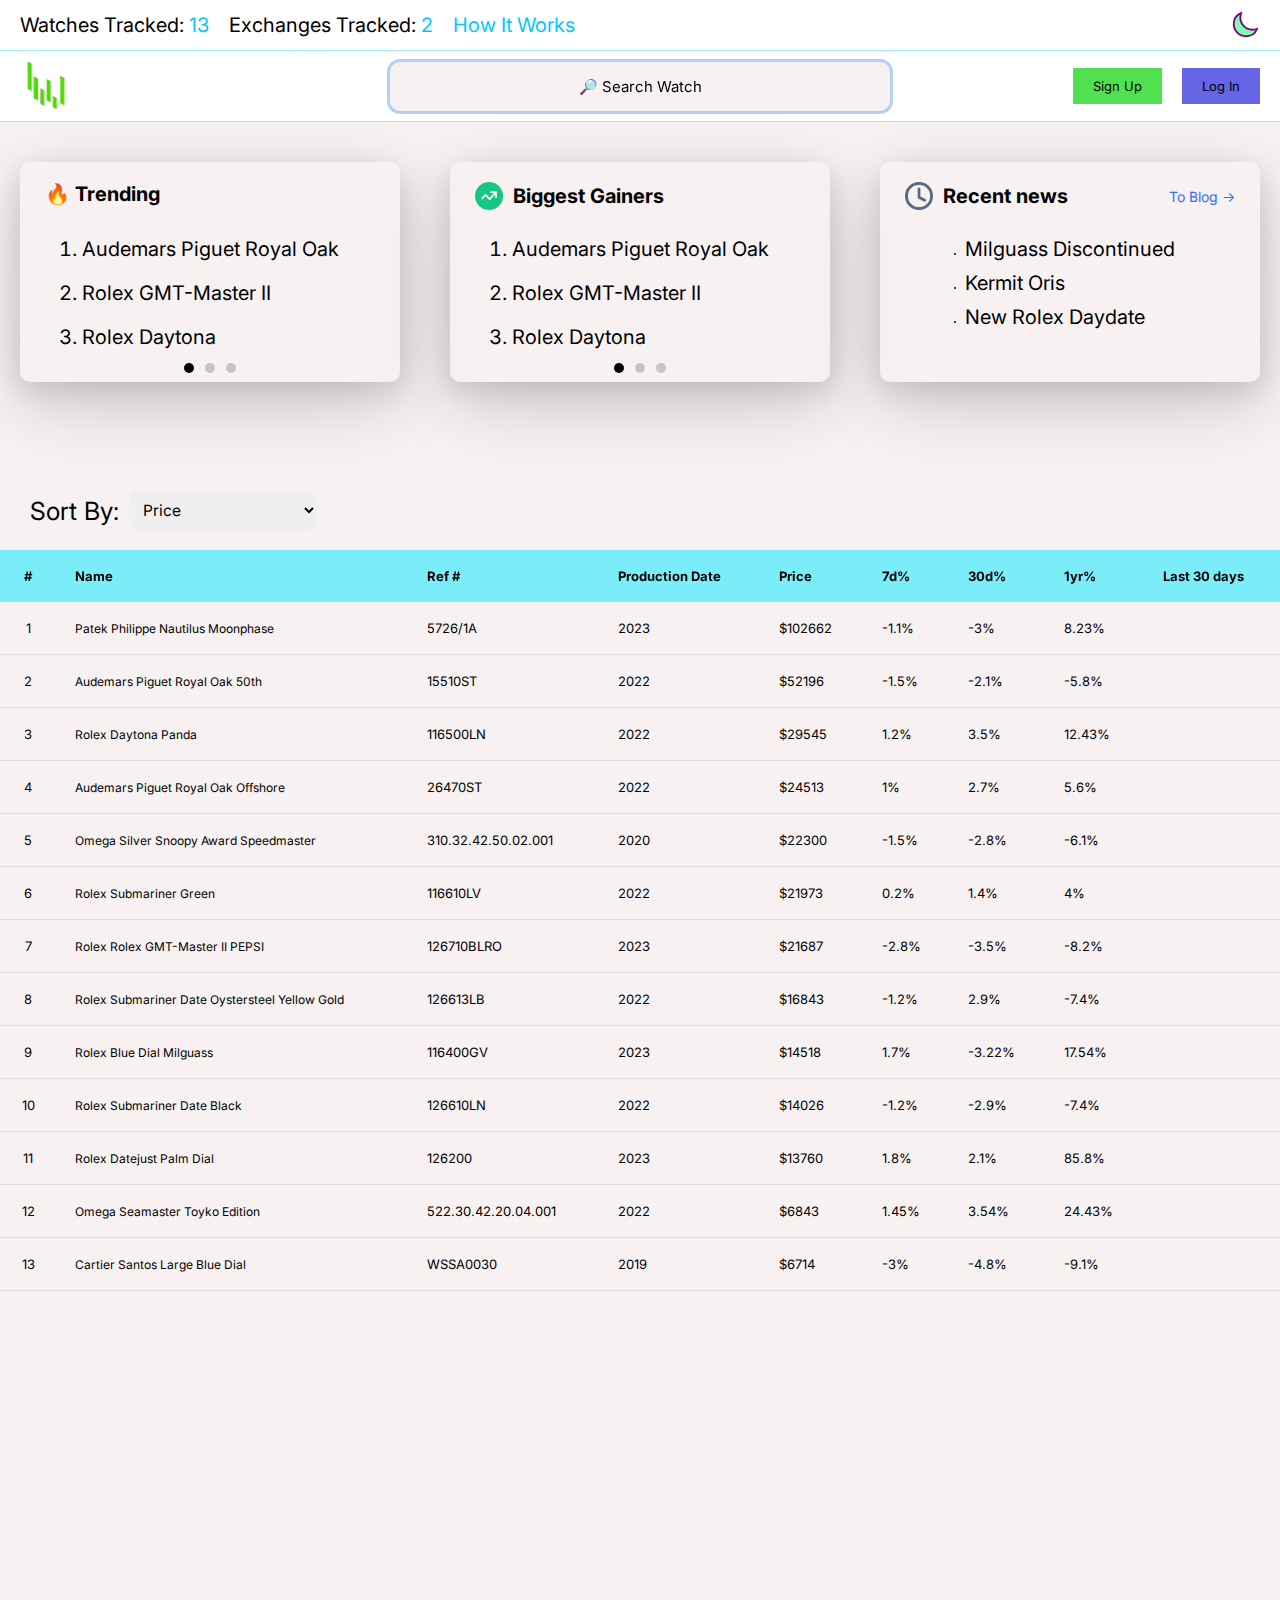
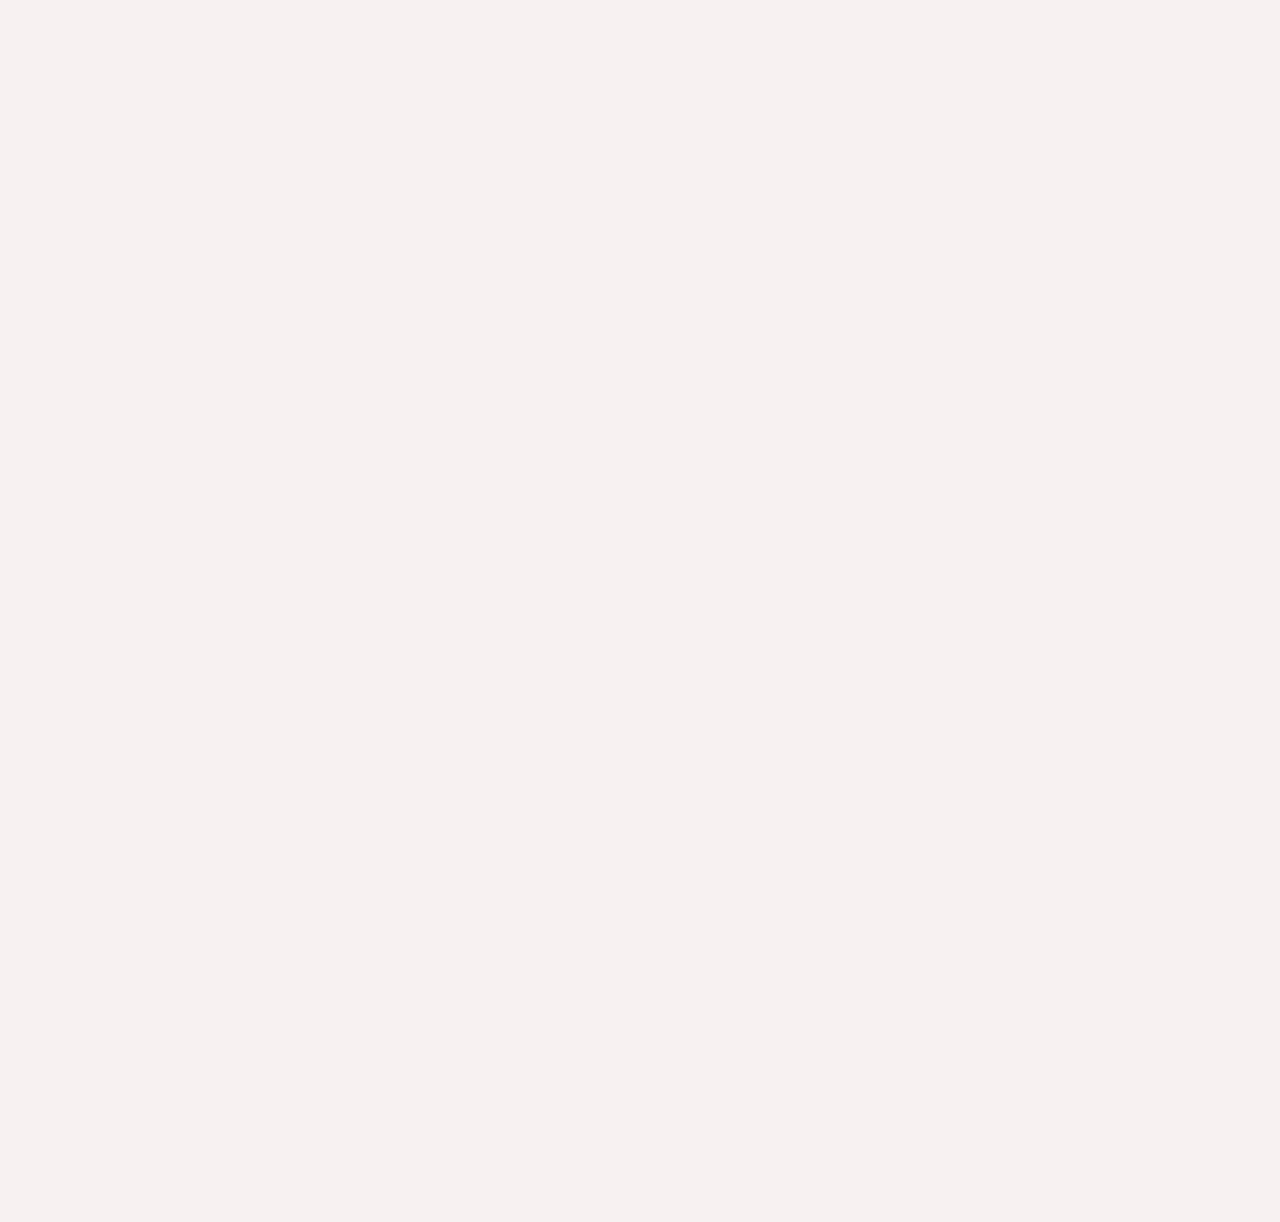
==== index.html @ fac27176 "Add files via upload" ====
<!DOCTYPE html>
<html lang="en">
  <!--
    *********************************
    Made by Joshua Poon :p
    All source code can be found on
    https://github.com/JoshuaPoon1/Watchfolio.app

    *********************************
  -->
  <head>
    <meta charset="UTF-8" />
    <meta http-equiv="X-UA-Compatible" content="IE=edge" />
    <meta name="viewport" content="width=device-width, initial-scale=1.0" />
    <style>
      @import url("https://fonts.googleapis.com/css2?family=Inter:wght@300;500;800&display=swap");
    </style>
    <link rel="icon" href="./watchfolio-project/images/Wlogo.png" />
    <link rel="stylesheet" href="./watchfolio-project/styles/styles.css" />
    <link rel="stylesheet" href="./watchfolio-project/styles/additionalStyles.css" />
    <link rel="stylesheet" href="./watchfolio-project/styles/media.css" />
    <script type="module" src="./watchfolio-project/watches.js" defer></script>
    <script type="module" src="./watchfolio-project/app.js" defer></script>
    <script type="module" src="./watchfolio-project/script.js" defer></script>
    <script src="https://d3js.org/d3.v4.js"></script>
    <script type="module" src="./watchfolio-project/LPgraph.js" defer></script>


    <title>Watchfolio</title>
  </head>
  <body>
    <div class="header-wrapper">
      <header class="header">
        <div class="header-info">
          <div class="header-text">
            Watches Tracked: <a href="#" class="wf-link wt">13</a>
          </div>
          <div class="header-text">
            Exchanges Tracked: <a href="#" class="wf-link et">2</a>
          </div>
          <div class="header-text">
           <a href="how.html" class="wf-link">How It Works</a>
          </div>
          
        </div>

        <div class="flex">
        <svg
          xmlns="http://www.w3.org/2000/svg"
          fill="none"
          viewBox="0 0 24 24"
          stroke-width="1.5"
          stroke="currentColor"
          class="moon-svg"
        >
          <path
            stroke-linecap="round"
            stroke-linejoin="round"
            d="M21.752 15.002A9.718 9.718 0 0118 15.75c-5.385 0-9.75-4.365-9.75-9.75 0-1.33.266-2.597.748-3.752A9.753 9.753 0 003 11.25C3 16.635 7.365 21 12.75 21a9.753 9.753 0 009.002-5.998z"
          />
        </svg>
       </div>
      </header>
    </div>
    <div class="header-wrapper">
      <header class="header height-7rem">
        <img src="./watchfolio-project/images/Wlogo.png" class="logo" />
      
      <form class="search-form">
        <input
          type="text"
          placeholder="&#x1F50E; Search Watch"
          class="search-bar"
        >
        <ul class="autosuggestion-list">
          <!--
          <li class="list">html</li>
          -->
        </ul>
      </form>
      
        <div class="buttons">
          <button class="btn sign-up">Sign Up</button>
          <button class="btn log-in">Log In</button>
        </div>
      </header>
    </div>
    <section>
      <div class="grid">
        <div class="parent-slider trending">
          <div class="title-style">
            <h1 class="slider-title">🔥 Trending</h1>
            <a href="#" class="more"> <!--More &rarr;--></a>
          </div>
          <div class="slider trending" style="transform: translateX(0%)">
            <ol>
              <li>Audemars Piguet Royal Oak</li>
              <li>Rolex GMT-Master II</li>
              <li>Rolex Daytona</li>
            </ol>
          </div>
          <div class="slider trending" style="transform: translateX(100%)">
            <ol start="4">
              <li>Rolex Submariner</li>
              <li>Omega Seamaster</li>
              <li>TAG Heuer Carrera</li>
            </ol>
          </div>
          <div class="slider trending" style="transform: translateX(200%)">
            <ol start="7">
              <li>Omega Speedmaster</li>
              <li>Rolex Datejust</li>
              <li>Breitling Navitimer</li>
            </ol>
          </div>

          <div class="dots">
            <div class="dot active trending" data-slide="0"></div>
            <div class="dot trending" data-slide="1"></div>
            <div class="dot trending" data-slide="2"></div>
          </div>
        </div>
        <div class="parent-slider">
          <div class="title-style">
            <div class="center-text">
              <img src="./watchfolio-project/images/GainnerIcon.png" class="icon" />
              <h1 class="slider-title">Biggest Gainers</h1>
            </div>
            <a href="#" class="more"> <!-- More &rarr;--></a>
          </div>

          <div class="slider gainers" style="transform: translateX(0%)">
            <ol>
              <li>Audemars Piguet Royal Oak</li>
              <li>Rolex GMT-Master II</li>
              <li>Rolex Daytona</li>
            </ol>
          </div>
          <div class="slider gainers" style="transform: translateX(100%)">
            <ol start="4">
              <li>Rolex Submariner</li>
              <li>Omega Seamaster</li>
              <li>TAG Heuer Carrera</li>
            </ol>
          </div>
          <div class="slider gainers" style="transform: translateX(200%)">
            <ol start="7">
              <li>Omega Speedmaster</li>
              <li>Rolex Datejust</li>
              <li>Breitling Navitimer</li>
            </ol>
          </div>
          <div class="dots">
            <div class="dot gainer active" data-slide="0"></div>
            <div class="dot gainer" data-slide="1"></div>
            <div class="dot gainer" data-slide="2"></div>
          </div>
        </div>
        <div class="parent-slider">
          <div class="title-style">
            <div class="center-text">
              <img src="./watchfolio-project/images/AddIcon.png" class="icon" />
              <h1 class="slider-title">Recent news</h1>
            </div>
            <a href="#" class="more"> To Blog &rarr;</a>
          </div>
          <div class="slider recents" style="transform: translateX(0%)">
            <ul class= "news">
              <li class= "news"><a href = "https://www.hodinkee.com/articles/the-rolex-milgauss-is-now-discontinued" target="_blank" class="news-link">Milguass Discontinued</a></li>
              <li class="news"><a href = "https://www.oris.ch/en/kermit" target = "_blank" class="news-link">Kermit Oris</a></li>
              <li class="news"><a href="https://www.hodinkee.com/articles/rolex-day-dates-with-stone-dials-inspirational-words-and-emojis" target="_blank" class="news-link">New Rolex Daydate</a></li>
            </ul>
          </div>
        </div>
      </div>
      <div class="filters">
        <p class="sort">Sort By:</p>
        <form>
          <select class="select-filter">
            <option value="price">Price</option>
            <option value="biggestGainers">Biggest Gainers (yr)</option>
            <option value="biggestLosers">Biggest Losers</option>
            <option value="rolex">Brand: Rolex</option>
            <option value="omega">Brand: Omega</option>
          </select>
        </form>
      </div>
      <table>
        <thead>
          <tr>
            <th>#</th>
            <th>Name</th>
            <th>Ref #</th>
            <th>Production Date</th>
            <th>Price</th>
            <th>7d%</th>
            <th>30d%</th>
            <th>1yr%</th>
            <th>Last 30 days</th>
          </tr>
        </thead>
        <tbody>
          <!--====== HTML INJECTION======
          <tr>
            <td>1</td>
            <td>Product A</td>
            <td>2022-03-15</td>
            <td>$10.99</td>
            <td>+3%</td>
            <td>+10%</td>
            <td>+50%</td>
            <td>$300</td>
          </tr>-->
        </tbody>
      </table>

    </section>


    <div class="overlay-blur hidden"></div>
    <div class="watches-tracked module hidden">
      <h1>Watchfolio tracks 5 brands and 22 models as of now.</h1>
      <p>
        Those include
        <ul>
          <li>Rolex</li>
          <li>Patek Philippe</li>
          <li>AP</li>
          <li>Omega</li>
          <li>Cartier</li>
        </ul> 
      </p>
      <i>We plan to add more models on a bi-daily basis.</i>
    </div>
    <div class="exh-tracked hidden module">
      <h1>We track 2 exchanges as of now.</h1>
      <p>
        Those include <a href="https://www.chrono24.com/" target="_blank">chrono24</a>
         and <a href="https://www.ebay.com" target="_blank">eBay</a>
      </p>
      <i>We are working hard to add more exchange support.</i>
    </div>

    </div>
    <div class="welcome module hidden">
      <h1>Welcome</h1>
      <p>Join the 1000+ others who are having a leg up in the watch market.</p>
      <form class= "form-grid">
        <!--grid four ways-->
        <div>
        <label for="email">Email</label>
        <input id = "email" type="email" placeholder="me@example.com" required>
        </div>
        <div>
          <label for="pass">Password</label>
          <input id = "pass" type="password" required>
        </div>
        <div>
          <label for="pass">Confirm Password</label>
          <input id = "pass" type="password" required>
        </div>
        <button>Submit</button>
      </form>
    </div>

    <div class="module login hidden">
      <h1>Welcome Back</h1>
      <form class= "form-grid">
        <div>
          <label for="email">Email</label>
          <input id="email" type="email" placeholder="me@example.com" required>
        </div>
        <div>
          <label for="pass">Password</label>
          <input id = "pass" type="password" required>
        </div>
        <div>
          <button>Submit</button>
      </form>




    </div>

  </body>
</html>
---- watchfolio-project/styles/styles.css ----
* {
  margin: 0;
  padding: 0;
  box-sizing: border-box;
  font-size: 62.5%;
  font-family: "Inter", sans-serif;
  color: black;
}

body {
  overflow-y: scroll;
}

.header-wrapper {
  position: relative;
  width: 100%;
  border-bottom: 1px solid rgba(51, 212, 233, 0.452);
}

.header {
  position: relative;
  margin: 0 auto;

  height: 5rem;
  max-width: 140rem;

  display: flex;
  align-items: center;
  justify-content: space-between;

  padding: 0rem 2rem;
}

.header-info {
  display: flex;
  gap: 2rem;
}

.moon-svg {
  width: 3rem;
  stroke: purple;
  fill: rgb(127, 255, 170);
  cursor: pointer;
}

.header-text {
  font-size: 2rem;
}
.wf-link {
  text-decoration: none;
  color: rgb(0, 200, 255);
  font-size: 2rem;
}

.height-7rem {
  height: 7rem;
}

.logo {
  position: relative;
  width: 5.7rem;
}
.search-form {
  position: absolute;
  left: 50%;
  transform: translateX(-50%);
  width: 50rem;
  z-index: 2;
}

.search-bar {
  border: none;
  border-radius: 10px;
  width: 100%;
  padding: 1.5rem 1.5rem;
  font-size: 1.5rem;
  background-color: rgb(247, 241, 241);
  box-shadow: rgba(3, 102, 214, 0.3) 0px 0px 0px 3px;
  animation: shadowAnimation 1.5s linear infinite;
}
.search-bar:focus {
  outline: none;
}

.search-bar::placeholder {
  color: black;
  font-size: 1.5rem;
  text-align: center;
}
.autosuggestion-list {
  position: absolute;
  width: 100%;
}
.list {
  text-align: center;
  padding: 5px 10px;
  list-style: none;
  font-size: 1.5rem !important;
  background-color: white;
  cursor: pointer;
}
.list:hover {
  background-color: rgb(237, 231, 231);
}
.list b{
  font-size: 1.5rem !important;

}

.buttons {
  display: flex;
  gap: 2rem;
}
.btn {
  border: none;
  cursor: pointer;
  padding: 1rem 2rem;
  font-size: 1.3rem;
  transition: all 0.3s ease;
}
.sign-up {
  background-color: rgb(80, 224, 80);
}
.sign-up:hover {
  background-color: rgb(0, 0, 0);
  color: rgb(80, 224, 80);
}
.log-in {
  background-color: rgb(101, 101, 229);
}
.log-in:hover {
  background-color: rgb(0, 0, 0);
  color: rgb(101, 101, 229);
}

section {
  position: relative;
  height: 300vh;
  background-color: rgb(247, 241, 241);
  z-index: 1;
}

.grid {
  position: relative;
  max-width: 140rem;
  height: 30rem;
  display: grid;
  grid-template-columns: 1fr 1fr 1fr;
  margin: 0 auto 5rem auto;
  column-gap: 5rem;
  background-color: inherit;
  padding: 4rem 2rem;
}

.parent-slider {
  position: relative;
  height: 100%;
  width: 100%;
  border-radius: 1rem;
  box-shadow: rgba(17, 17, 26, 0.1) 0px 8px 24px,
    rgba(17, 17, 26, 0.1) 0px 16px 56px, rgba(17, 17, 26, 0.1) 0px 24px 80px;
  overflow: hidden;
}

.slider {
  position: absolute;
  bottom: 0;
  height: 75%;
  width: 100%;
  border-radius: inherit;
  padding: 2rem;

  display: flex;
  justify-content: center;
  transition: all 1s ease;
}

.dots {
  position: absolute;
  bottom: 4%;
  left: 50%;
  transform: translateX(-50%);
  display: flex;
  gap: 1.1rem;
}
.dot {
  width: 1rem;
  height: 1rem;
  border-radius: 50%;
  background-color: rgba(128, 128, 128, 0.397);
  cursor: pointer;
}
.active {
  background-color: black;
}
.slider-title {
  font-size: 2rem;
}

.icon {
  width: 2.8rem;
}

.center-text {
  display: flex;
  align-items: center;
  gap: 1rem;
}

.title-style {
  max-width: 35rem;

  margin: 1rem auto 0 auto;
  padding: 1rem;
  display: flex;
  justify-content: space-between;
  align-items: center;
}

.margin-bottom-2rem {
  margin-bottom: 2rem;
}

.more {
  color: rgb(53, 109, 239);
  text-decoration: none;
  font-size: 1.4rem;
}

ol li {
  font-size: 2rem;
  margin-bottom: 2rem;
}
.list {
  color: black !important;
}
.news-link {
  font-size: 2rem;
  color: rgb(0, 0, 0);
  text-decoration: none;
}
.news {
  margin-bottom: 1rem !important;
}

li:last-child {
  margin-bottom: 0rem;
}

.filters {
  max-width: 140rem;
  height: 7.77rem;
  /*background-color: bisque;*/
  margin: 0 auto;
  font-size: 4rem;
  padding: 0 3rem;

  display: flex;
  align-items: center;
  gap: 1rem;
}

.select-filter {
  border: none;
  padding: 1rem;
  border-radius: 1rem;
}
.select-filter:focus {
  outline: none;
  box-shadow: rgba(3, 102, 214, 0.3) 0px 0px 0px 3px;
}

table {
  max-width: 1400px;
  width: 100%;

  margin: 0 auto;
  border-collapse: collapse;
  border-spacing: none;
}
th {
  position: sticky;
  top: 0;
  text-align: left;
  font-weight: bold;
  padding: 18px;
  background-color: rgba(0, 234, 255, 0.5);
  backdrop-filter: blur(5px);
  font-size: 1.3rem;
  z-index: 10;
}
td {
  padding: 18px;
  border-bottom: 1px solid #ddd;
  text-align: left;
  font-size: 1.3rem;
}
td:first-child,
th:first-child {
  text-align: center;
}
/*
td:nth-child(n + 4),
th:nth-child(n + 4) {
  text-align: right;
}*/

.col.info p:nth-child(1) {
  position: absolute;
}
.col.info p:nth-child(2) {
  position: absolute;
  left: 2rem;
}
.col.info p:nth-child(3) {
  position: absolute;
  left: 30rem;
}
.col.info p:nth-child(4) {
  position: absolute;
  left: 61rem;
}
.col.info p:nth-child(5) {
  position: absolute;
  left: 76rem;
}
.col.info p:nth-child(6) {
  position: absolute;
  left: 83rem;
}
.col.info p:nth-child(7) {
  position: absolute;
  left: 92rem;
}

.hidden {
  display: none;
}

.overlay-blur {
  position: fixed;
  top: 0;
  left: 0;
  width: 100%;
  height: 100%;
  backdrop-filter: blur(5px);
  z-index: 5;
}
.module {
  position: fixed;
  left: 50%;
  top: 50%;
  transform: translate(-50%, -50%);
  width: 50rem;
  height: 40rem;
  box-shadow: 0 3rem 5rem #00000053;

  padding: 5rem;
  z-index: 10;
  background-color: aliceblue;
}

.login{
  background-image: linear-gradient(to bottom left,rgb(211, 211, 249),white);
  width: 60rem;
  height: 40rem;
}


.module h1 {
  font-size: 3rem;
  margin-bottom: 2rem;
}
.module p {
  font-size: 2rem;
  margin-bottom: 2rem;
}
.module ul {
  font-size: 2.3rem;
  margin-bottom: 2rem;
  margin-left: 2rem;
}
.module i {
  font-size: 1.5rem;
}
.module a {
  font-size: 2rem;
  color: blue;
}

.module.welcome {
  width: 80rem;
  height: 50rem;
  border-radius: 1rem;
  background-color: rgb(14, 9, 115);
  border: 3px solid aqua;
  text-align: center;
}


.module.welcome h1 {
  font-size: 5rem;
  color: white;
}

.module.welcome p {
  font-size: 1.2rem;
  color: white;
}

.form-grid{
  text-align:left;
  display:grid;
  grid-template-columns: 1fr 1fr;
  gap: 2rem;
  color:white;
  margin-top: 7rem;
}

.form-grid input{
  padding: 1rem 2rem;
  font-size: 1.7rem;
  width:100%
}
.form-grid div label{
  display:block;
  font-size: 2rem;
  color:white;
  margin-bottom: 1rem;
}
.form-grid button{
  height:70%;
  font-size: 1.7rem;
  align-self: flex-end;
  cursor:pointer;
}
.form-grid button:hover{
  background-color: aquamarine;
}

.d3_miniGraph{

  position:absolute;
  height:100%;
  width:100%;
  top:0;
  text-align:center;
  z-index: -1;


}

.padding_zero{
  position:relative;
  padding:0
  

}

.author{
  font-size:0.8rem;

}
.flex{
  display:flex;
  gap:2rem;
}




.redirect{
  cursor:pointer;
  font-size: 1.2rem;
  text-decoration: none;
}

.redirect:hover{
  text-decoration:underline;
}
---- watchfolio-project/styles/additionalStyles.css ----
.background-color-black {
  background-color: rgb(55, 2, 46);
}
.color-white {
  color: white;
}
.color-grey
{
  color:grey;
}.color-green {
  color: rgb(120, 223, 120);
}
.bkgrnd-prpl {
  background-color: rgb(92, 44, 168);
}
.guide.borders-top-bot {
  border-top: 1px solid rgba(255, 255, 255, 0.345);
  border-bottom: 1px solid rgba(255, 255, 255, 0.345);
}
---- watchfolio-project/styles/media.css ----
@media (max-width: 1100px) {
    .grid {
      grid-template-columns: 1fr 1fr;
    }
    .trending {
      display:none;
    }
    .welcome.module{
      width: 60rem;
      height: 40rem;
    }
    .module.welcome h1 {
      margin-left: 50%;
      transform: translateX(-50%);
      font-size: 3rem;
      color: white;
    }
    .form-grid{

      margin-top: 4rem;
    }
  }
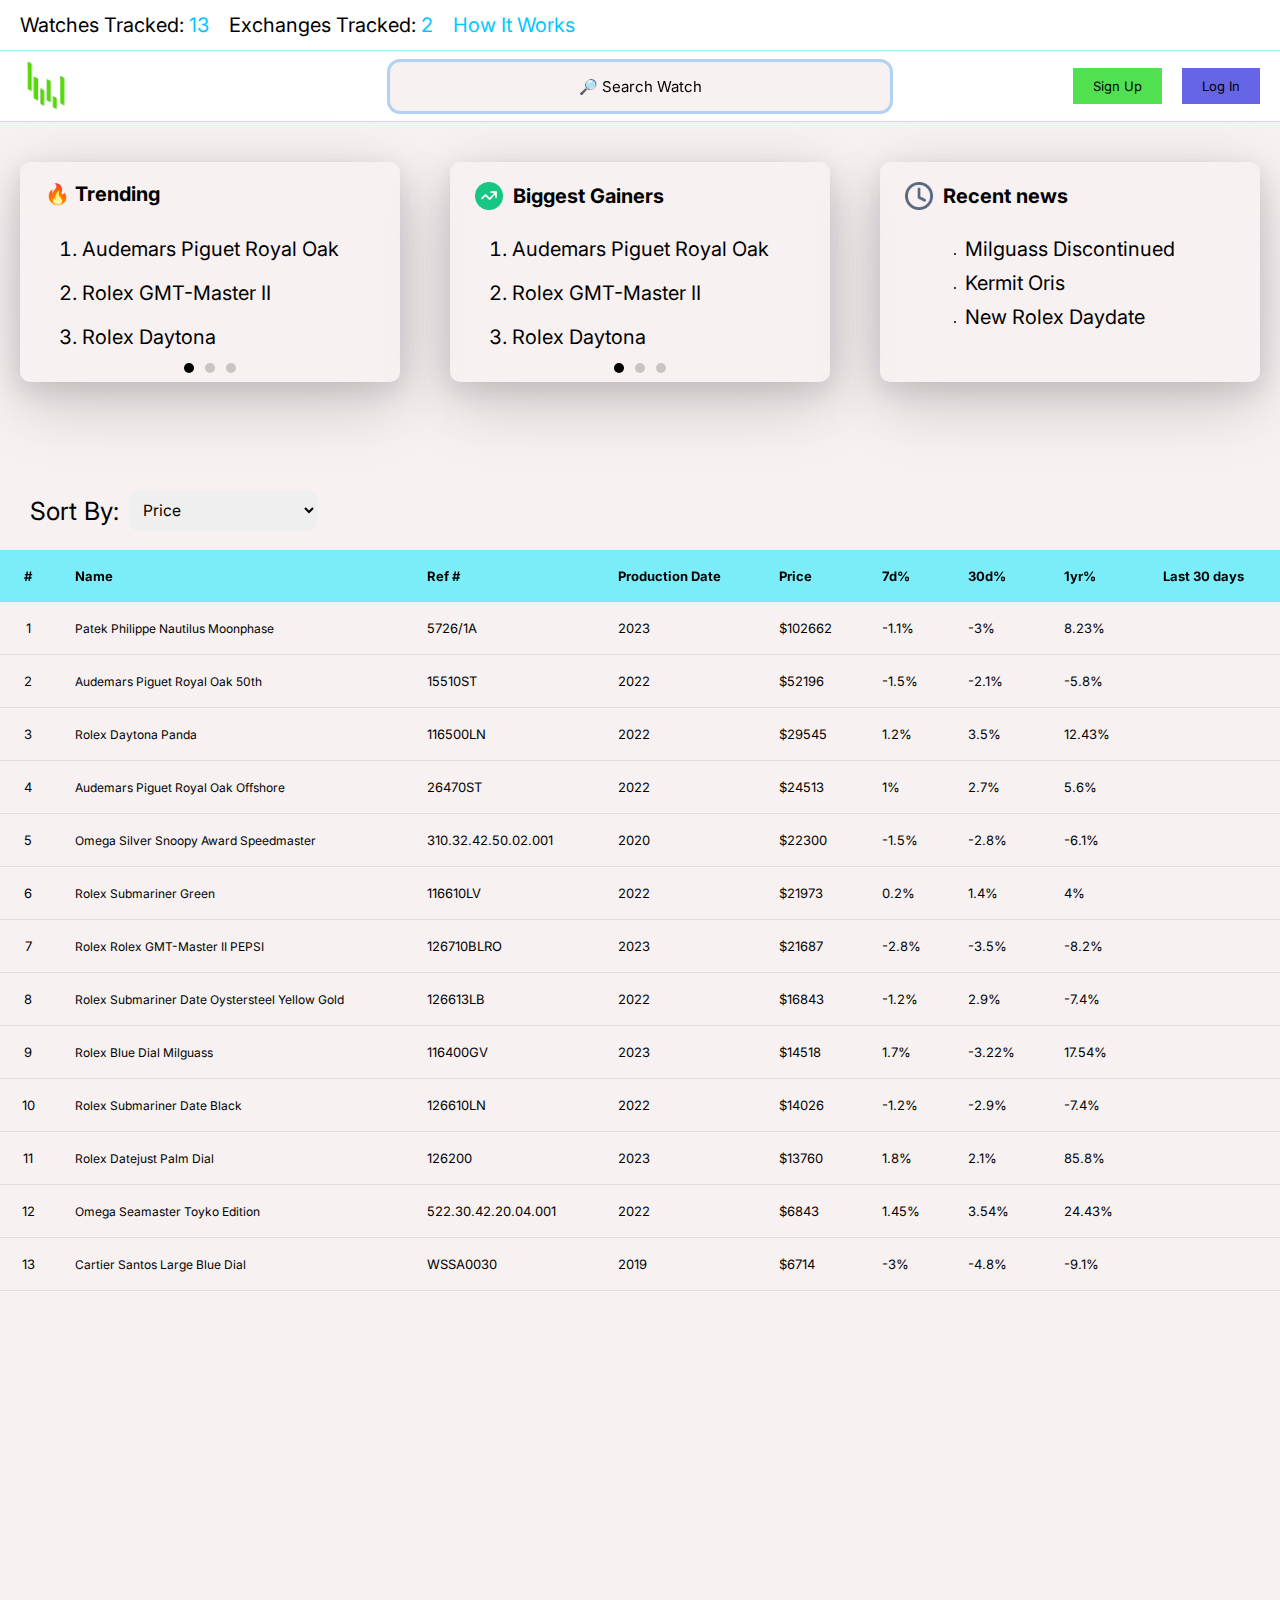
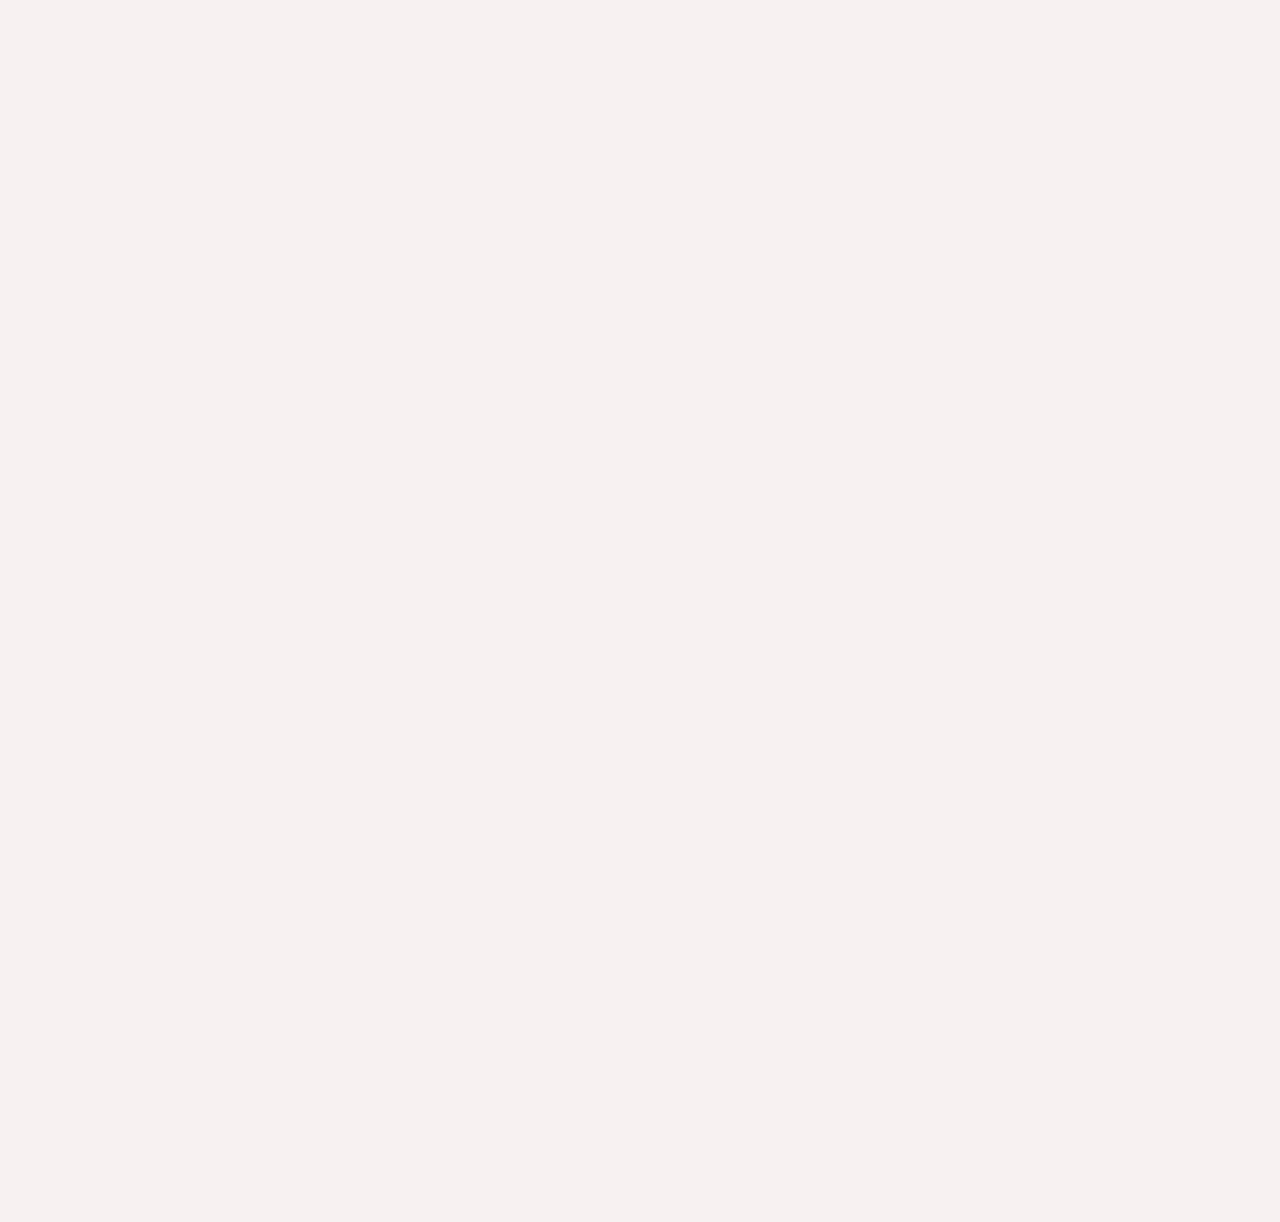
==== commit 00090571: "Update index.html" ====
--- a/index.html
+++ b/index.html
@@ -22,6 +22,7 @@
     <script type="module" src="./watchfolio-project/watches.js" defer></script>
     <script type="module" src="./watchfolio-project/app.js" defer></script>
     <script type="module" src="./watchfolio-project/script.js" defer></script>
+    <script type="module" src="./watchfolio-project/darkmode.js" defer></script>
     <script src="https://d3js.org/d3.v4.js"></script>
     <script type="module" src="./watchfolio-project/LPgraph.js" defer></script>
 
@@ -44,7 +45,9 @@
           
         </div>
 
+        <!--
         <div class="flex">
+
         <svg
           xmlns="http://www.w3.org/2000/svg"
           fill="none"
@@ -60,6 +63,7 @@
           />
         </svg>
        </div>
+       -->
       </header>
     </div>
     <div class="header-wrapper">
@@ -162,7 +166,7 @@
               <img src="./watchfolio-project/images/AddIcon.png" class="icon" />
               <h1 class="slider-title">Recent news</h1>
             </div>
-            <a href="#" class="more"> To Blog &rarr;</a>
+            <a href="#" class="more"> <!--To Blog &rarr;--></a>
           </div>
           <div class="slider recents" style="transform: translateX(0%)">
             <ul class= "news">
@@ -174,7 +178,7 @@
         </div>
       </div>
       <div class="filters">
-        <p class="sort">Sort By:</p>
+        <p class="sort" id="sort">Sort By:</p>
         <form>
           <select class="select-filter">
             <option value="price">Price</option>
@@ -244,7 +248,7 @@
     </div>
     <div class="welcome module hidden">
       <h1>Welcome</h1>
-      <p>Join the 1000+ others who are having a leg up in the watch market.</p>
+      <p>Join the 100+ others who are having a leg up in the watch market.</p>
       <form class= "form-grid">
         <!--grid four ways-->
         <div>
@@ -284,4 +288,4 @@
     </div>
 
   </body>
-</html>+</html>
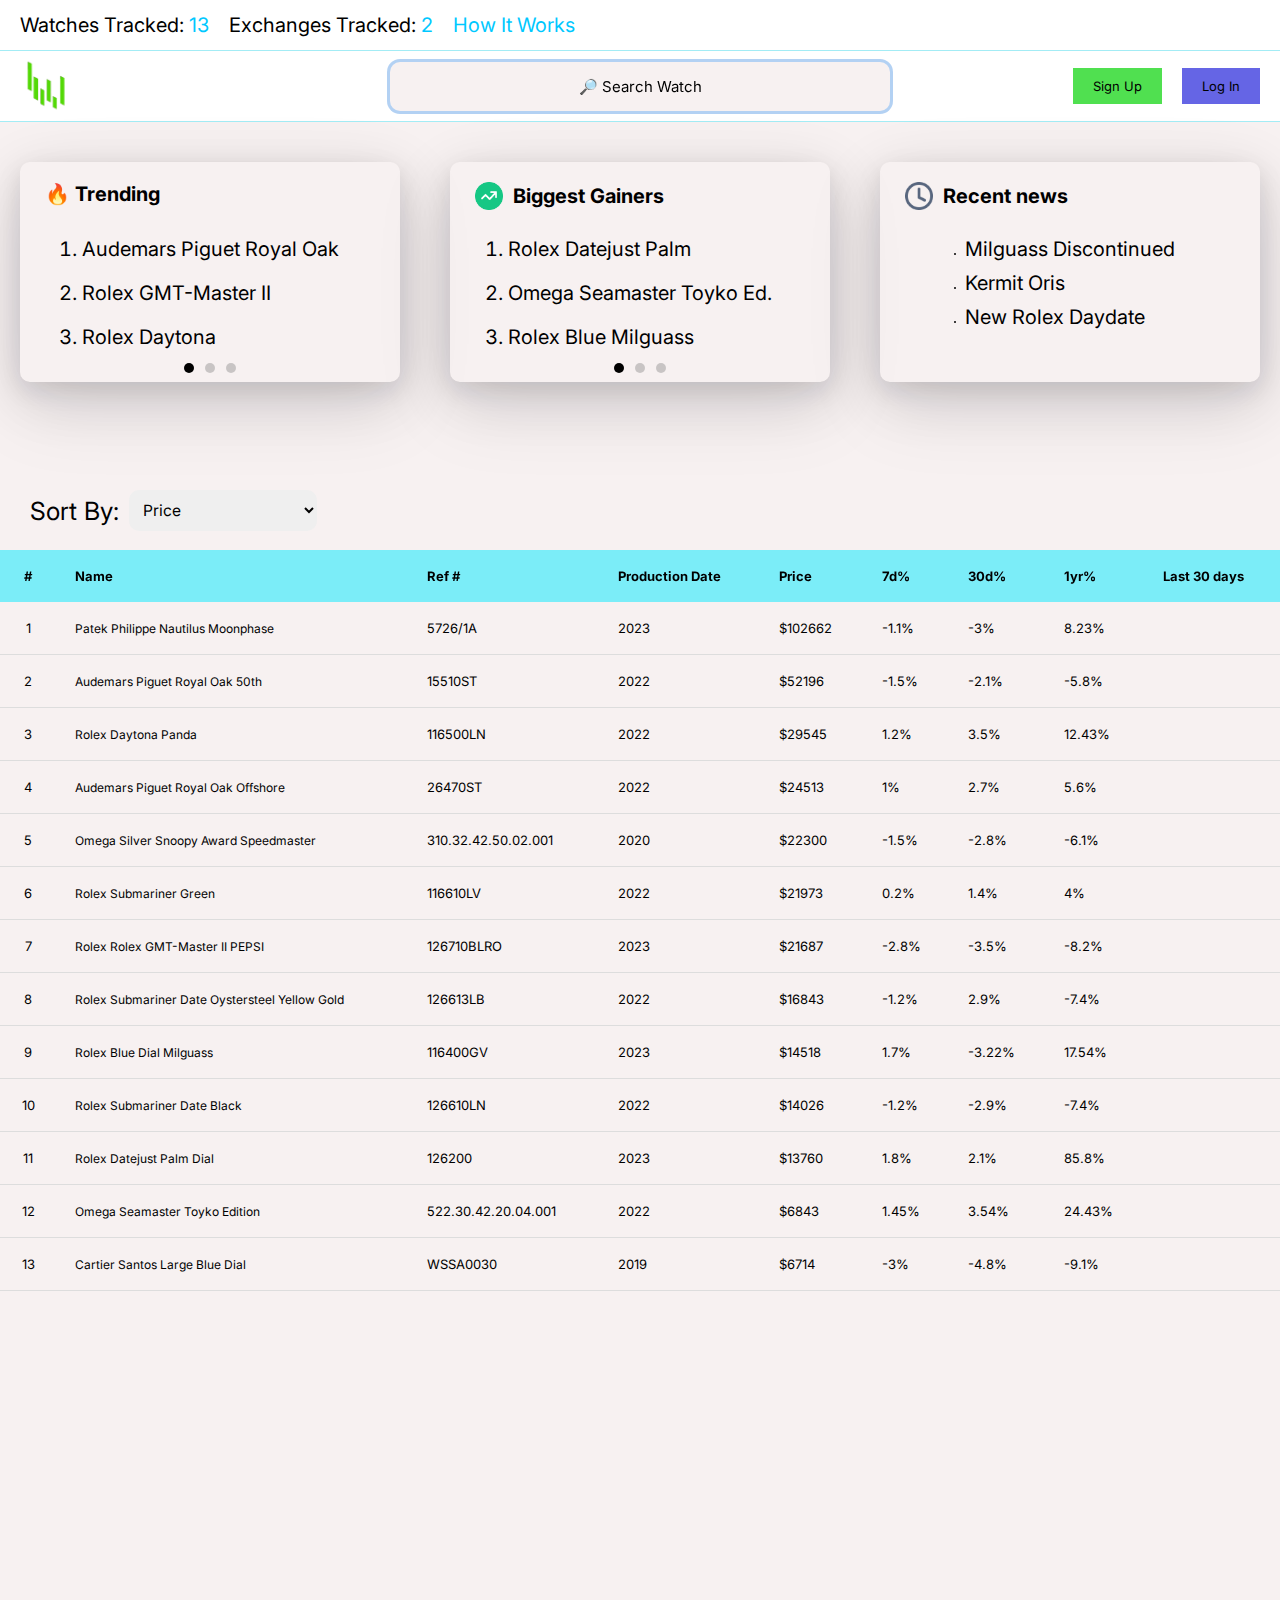
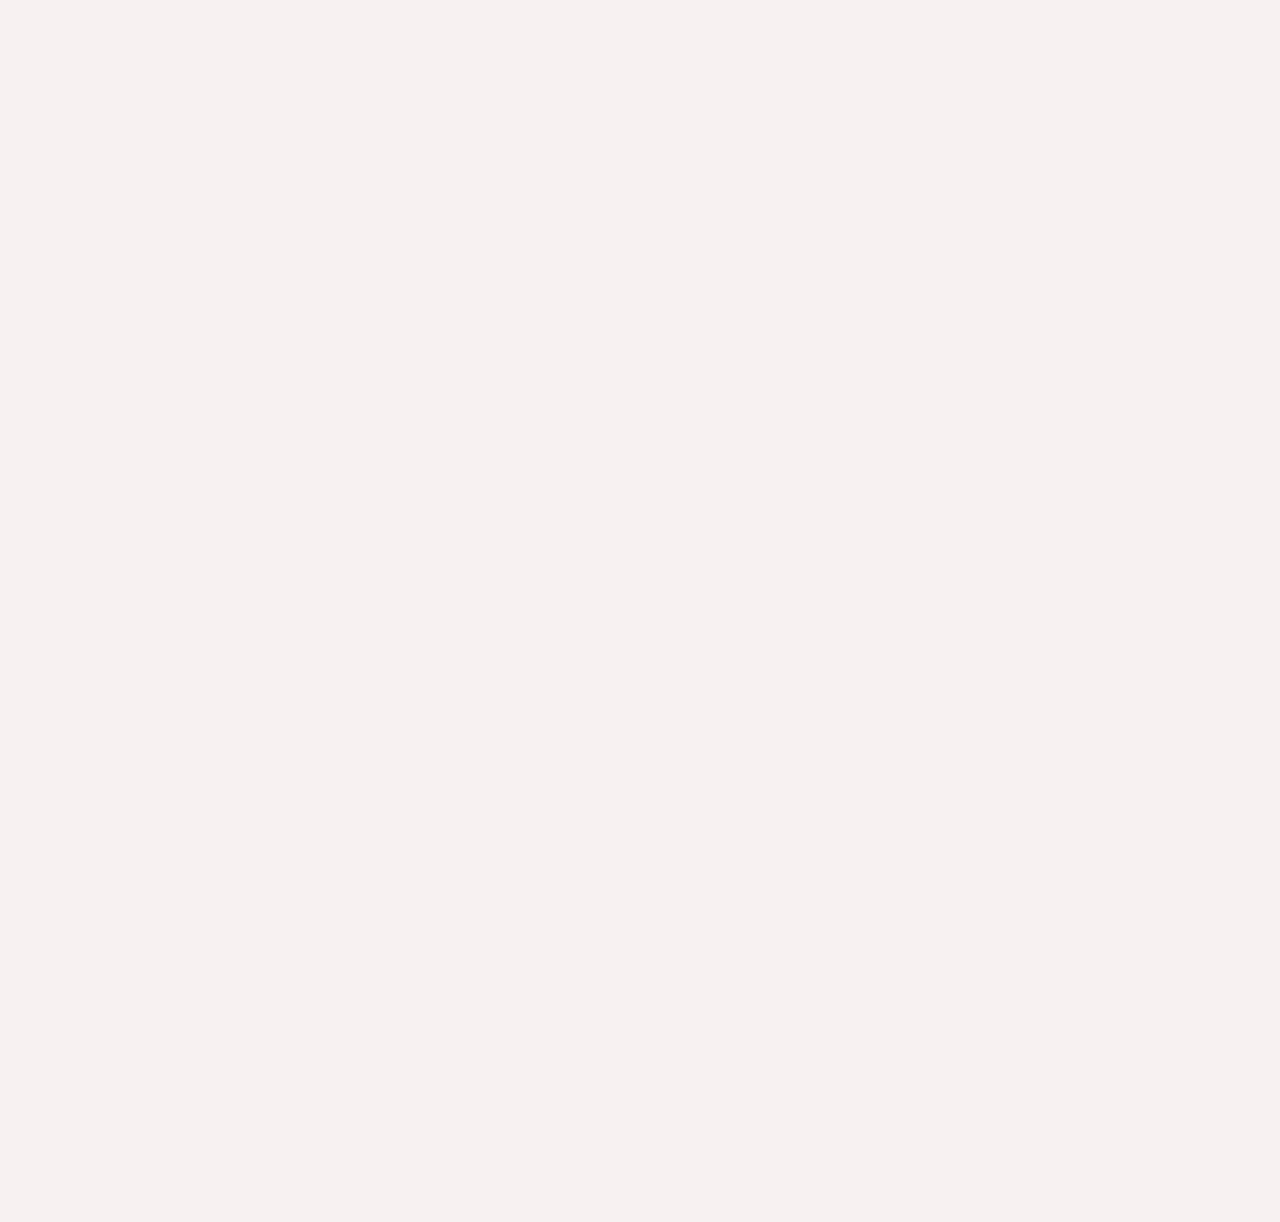
==== commit a14c2dc6: "Update index.html" ====
--- a/index.html
+++ b/index.html
@@ -135,23 +135,23 @@
 
           <div class="slider gainers" style="transform: translateX(0%)">
             <ol>
-              <li>Audemars Piguet Royal Oak</li>
-              <li>Rolex GMT-Master II</li>
-              <li>Rolex Daytona</li>
+              <li>Rolex Datejust Palm</li>
+              <li>Omega Seamaster Toyko Ed.</li>
+              <li>Rolex Blue Milguass</li>
             </ol>
           </div>
           <div class="slider gainers" style="transform: translateX(100%)">
             <ol start="4">
-              <li>Rolex Submariner</li>
-              <li>Omega Seamaster</li>
-              <li>TAG Heuer Carrera</li>
+              <li>Rolex Daytona Panda</li>
+              <li>PP Nautilus Moonphase</li>
+              <li>AP Royal Oak Offshore</li>
             </ol>
           </div>
           <div class="slider gainers" style="transform: translateX(200%)">
             <ol start="7">
-              <li>Omega Speedmaster</li>
-              <li>Rolex Datejust</li>
-              <li>Breitling Navitimer</li>
+              <li>Rolex Submariner Green</li>
+              <li>AP Royal Oak 50th</li>
+              <li>Omega Silver Snoopy </li>
             </ol>
           </div>
           <div class="dots">
@@ -289,3 +289,6 @@
 
   </body>
 </html>
+
+  </body>
+</html>
